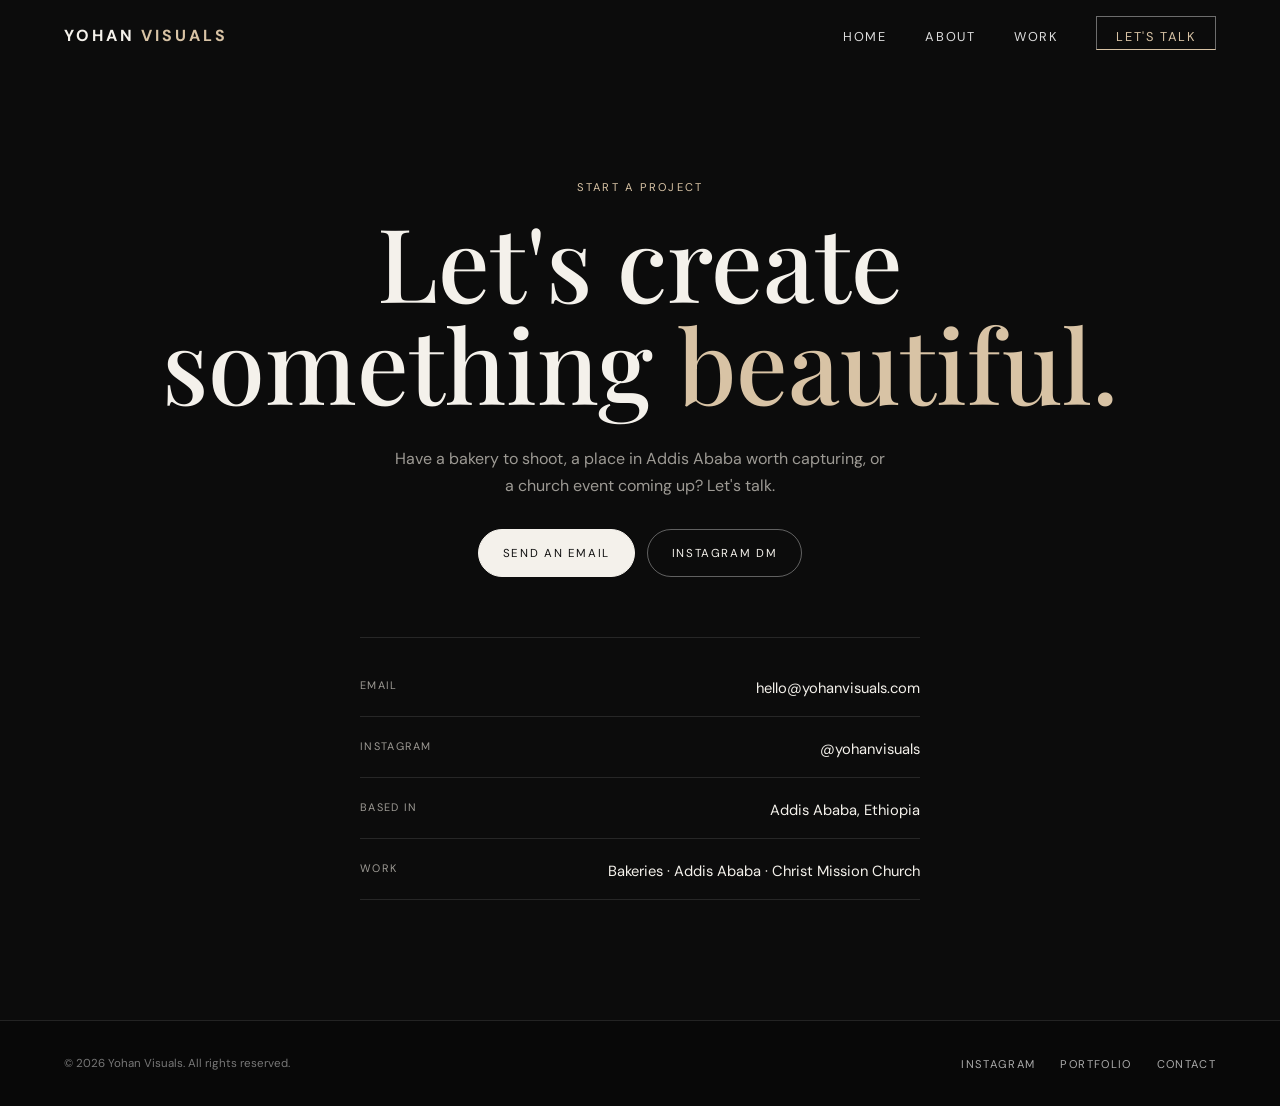
==== contact.html @ f8bca140 "Add files via upload" ====
<!DOCTYPE html>
<html lang="en">
<head>
  <meta charset="UTF-8" />
  <meta name="viewport" content="width=device-width, initial-scale=1.0" />
  <title>Contact — Yohan Visuals</title>
  <meta name="description" content="Get in touch with Yohan Visuals for bakery, Addis Ababa or church photography.">

  <link rel="preconnect" href="https://fonts.googleapis.com">
  <link rel="preconnect" href="https://fonts.gstatic.com" crossorigin>
  <link href="https://fonts.googleapis.com/css2?family=DM+Sans:wght@400;500;600;700&family=Playfair+Display:ital,wght@0,500;0,600;0,700;1,500;1,600&display=swap" rel="stylesheet">
  <link rel="stylesheet" href="style.css">
</head>
<body>

  <noscript><style>.loader { display: none !important; }</style></noscript>

  <div class="loader" id="loader" role="status" aria-live="polite">
    <div class="loader-inner">
      <div class="loader-name">YOHAN VISUALS</div>
      <div class="loader-line"><span></span></div>
    </div>
  </div>

  <header id="header">
    <nav class="nav">
      <a href="index.html" class="logo">Yohan <span>Visuals</span></a>

      <ul class="nav-links" id="navLinks">
        <li><a href="index.html">Home</a></li>
        <li><a href="about.html">About</a></li>
        <li><a href="work.html">Work</a></li>
        <li><a href="contact.html" class="nav-cta">Let's Talk</a></li>
      </ul>

      <button class="menu-btn" id="menuBtn" aria-label="Open menu" aria-expanded="false" aria-controls="navLinks" type="button">☰</button>
    </nav>
  </header>

  <main>

    <section class="contact" style="padding-top: 180px;">
      <div class="container">
        <div class="section-label reveal">Start a project</div>
        <h2 class="contact-title reveal">Let's create<br>something <em>beautiful.</em></h2>
        <p class="contact-subtitle reveal">
          Have a bakery to shoot, a place in Addis Ababa worth capturing,
          or a church event coming up? Let's talk.
        </p>

        <div class="contact-buttons reveal">
          <a href="mailto:hello@yohanvisuals.com" class="btn primary">Send an Email</a>
          <a href="https://www.instagram.com/yohanvisuals/" target="_blank" rel="noopener" class="btn">Instagram DM</a>
        </div>

        <div class="contact-details reveal">
          <div class="contact-detail">
            <span>Email</span>
            <span>hello@yohanvisuals.com</span>
          </div>
          <div class="contact-detail">
            <span>Instagram</span>
            <span>@yohanvisuals</span>
          </div>
          <div class="contact-detail">
            <span>Based in</span>
            <span>Addis Ababa, Ethiopia</span>
          </div>
          <div class="contact-detail">
            <span>Work</span>
            <span>Bakeries · Addis Ababa · Christ Mission Church</span>
          </div>
        </div>
      </div>
    </section>

  </main>

  <footer>
    <div class="footer-inner">
      <div class="footer-copy">© <span id="year"></span> Yohan Visuals. All rights reserved.</div>
      <div class="footer-socials">
        <a href="https://www.instagram.com/yohanvisuals/" target="_blank" rel="noopener">Instagram</a>
        <a href="work.html">Portfolio</a>
        <a href="contact.html">Contact</a>
      </div>
    </div>
  </footer>

  <script src="script.js"></script>
</body>
</html>
---- style.css ----
:root {
  --bg: #0e0a08;
  --bg-soft: #16110d;
  --text: #f4f1eb;
  --muted: #9d9a94;
  --line: rgba(255,255,255,.11);
  --accent: #d8c3a5;
  --accent-warm: #e08a4f;
  --accent-rose: #c9633f;
  --radius: 14px;
  --max: 1300px;
}

* { margin: 0; padding: 0; box-sizing: border-box; }
html { scroll-behavior: smooth; }

body {
  background: var(--bg);
  color: var(--text);
  font-family: "DM Sans", sans-serif;
  overflow-x: hidden;
}

body.menu-open { overflow: hidden; }

a { color: inherit; text-decoration: none; }

img { width: 100%; height: 100%; object-fit: cover; display: block; }

button { font: inherit; }

a:focus-visible, button:focus-visible {
  outline: 2px solid var(--accent);
  outline-offset: 3px;
}

/* LOADER */
.loader {
  position: fixed; inset: 0; z-index: 9999;
  background: #080808;
  display: flex; align-items: center; justify-content: center;
  transition: opacity .7s ease, visibility .7s ease;
}
.loader.hide { opacity: 0; visibility: hidden; pointer-events: none; }
.loader-inner { text-align: center; }
.loader-name {
  font-family: "Playfair Display", serif;
  font-size: clamp(2rem, 5vw, 4rem);
  letter-spacing: .08em;
}
.loader-line {
  width: 180px; height: 1px;
  background: rgba(255,255,255,.2);
  margin: 20px auto 0;
  overflow: hidden;
}
.loader-line span {
  display: block; height: 100%; width: 0;
  background: var(--text);
  animation: loading 2.6s ease forwards;
}
@keyframes loading { to { width: 100%; } }

/* NAV */
header {
  position: fixed; top: 0; left: 0; width: 100%; z-index: 1000;
  padding: 25px 5vw;
  transition: .35s ease;
}
header.scrolled {
  background: rgba(8,8,8,.86);
  backdrop-filter: blur(16px);
  box-shadow: 0 12px 30px -18px rgba(0,0,0,.6);
  padding-top: 17px; padding-bottom: 17px;
}
.nav {
  max-width: var(--max); margin: auto;
  display: flex; align-items: center; justify-content: space-between;
}
.logo {
  font-size: 1rem; font-weight: 700; letter-spacing: .18em;
  text-transform: uppercase;
  position: relative; z-index: 1002;
}
.logo span { color: var(--accent); }
.nav-links {
  display: flex; gap: 38px; align-items: center; list-style: none;
}
.nav-links a {
  font-size: .8rem; text-transform: uppercase; letter-spacing: .14em;
  color: #ddd; transition: color .25s ease;
  padding-bottom: 4px;
  border-bottom: 1px solid transparent;
}
.nav-links a:hover { color: var(--accent); }
.nav-links a.active {
  color: var(--accent);
  border-bottom-color: var(--accent);
}
.nav-cta {
  border: 1px solid rgba(255,255,255,.4);
  padding: 11px 19px;
  transition: .25s ease;
}
.nav-cta:hover { background: var(--text); color: #111 !important; }
.menu-btn {
  display: none; background: none; border: 0; color: white;
  font-size: 1.6rem; cursor: pointer; line-height: 1;
  position: relative; z-index: 1002;
}

/* PAGE HERO (used on non-home pages) */
.page-hero {
  min-height: 46vh;
  display: flex; align-items: flex-end;
  padding: 140px 5vw 70px;
  position: relative;
}
.page-hero .section-label { color: var(--accent); }
.page-hero h1 {
  font-family: "Playfair Display", serif;
  font-size: clamp(2.6rem, 7vw, 6rem);
  font-weight: 500;
  line-height: 1;
  letter-spacing: -.03em;
  max-width: 900px;
}
.page-hero p {
  color: var(--muted);
  max-width: 480px;
  margin-top: 22px;
  line-height: 1.7;
}

/* HOME HERO */
.hero {
  height: 100vh; min-height: 700px;
  position: relative; display: flex; align-items: flex-end;
  overflow: hidden;
}
.hero-bg { position: absolute; inset: 0; z-index: -2; overflow: hidden; }
.hero-bg img {
  filter: brightness(.5);
  transform: scale(1.04);
  animation: heroZoom 8s ease-out forwards;
  will-change: transform;
}
@keyframes heroZoom { to { transform: scale(1); } }
.hero-overlay {
  position: absolute; inset: 0; z-index: -1;
  background:
    linear-gradient(to top, rgba(0,0,0,.92), transparent 65%),
    linear-gradient(to right, rgba(0,0,0,.48), transparent 75%);
}
.hero-content { width: min(var(--max), 90%); margin: 0 auto; padding-bottom: 9vh; }
.eyebrow {
  display: flex; align-items: center; gap: 12px;
  color: #ccc; text-transform: uppercase; letter-spacing: .22em;
  font-size: .7rem; margin-bottom: 22px;
}
.eyebrow::before { content: ""; width: 35px; height: 1px; background: var(--accent); flex-shrink: 0; }
.hero h1 {
  font-family: "Playfair Display", serif;
  font-size: clamp(3rem, 10vw, 9rem);
  line-height: .95; font-weight: 500;
  max-width: 1000px; letter-spacing: -.045em;
}
.hero h1 em { color: var(--accent); font-style: normal; }
.hero-bottom {
  display: flex; justify-content: space-between; align-items: flex-end;
  margin-top: 45px; gap: 30px; flex-wrap: wrap;
}
.hero-description { max-width: 420px; color: #c1beb8; font-size: .95rem; line-height: 1.7; }
.hero-buttons { display: flex; gap: 12px; flex-shrink: 0; flex-wrap: wrap; }
.scroll-note {
  position: absolute; right: 5vw; bottom: 42px;
  writing-mode: vertical-rl; color: #aaa;
  text-transform: uppercase; letter-spacing: .2em; font-size: .65rem;
}

/* BUTTONS */
.btn {
  display: inline-flex; align-items: center; justify-content: center;
  min-height: 48px; padding: 0 24px;
  border: 1px solid rgba(255,255,255,.35);
  border-radius: 999px;
  font-size: .72rem; text-transform: uppercase; letter-spacing: .14em;
  transition: transform .3s ease, background .3s ease, border-color .3s ease;
  white-space: nowrap;
}
.btn.primary { background: var(--text); color: #111; border-color: var(--text); }
.btn:hover { transform: translateY(-3px); }
.btn.primary:hover { background: var(--accent); border-color: var(--accent); }

/* Warm gradient CTA — used for the "full portfolio" style prompts,
   pulling its palette from the bakery glaze and church stage light. */
.btn-cta {
  position: relative;
  overflow: hidden;
  border: none;
  border-radius: 999px;
  min-height: 54px;
  padding: 0 32px;
  color: #241206;
  font-weight: 600;
  letter-spacing: .1em;
  background: linear-gradient(115deg, #f2b76b 0%, var(--accent-warm) 45%, var(--accent-rose) 100%);
  box-shadow: 0 16px 34px -16px rgba(224,138,79,.65);
  transition: transform .35s ease, box-shadow .35s ease;
}
.btn-cta:hover {
  transform: translateY(-4px) scale(1.03);
  box-shadow: 0 20px 42px -14px rgba(201,99,63,.75);
}
.btn-cta::before {
  content: "";
  position: absolute; top: 0; left: -60%;
  width: 40%; height: 100%;
  background: linear-gradient(115deg, transparent, rgba(255,255,255,.55), transparent);
  transform: skewX(-20deg);
  transition: left .65s ease;
}
.btn-cta:hover::before { left: 130%; }
.btn-cta .arrow { display: inline-block; margin-left: 10px; transition: transform .3s ease; }
.btn-cta:hover .arrow { transform: translateX(6px); }
@media (prefers-reduced-motion: reduce) {
  .btn-cta::before { display: none; }
}

/* GLOBAL SECTIONS */
section { padding: 120px 5vw; }
.container { max-width: var(--max); margin: auto; }
.section-top {
  display: flex; justify-content: space-between; align-items: flex-end;
  gap: 30px; margin-bottom: 55px; flex-wrap: wrap;
}
.section-label {
  color: var(--accent); font-size: .7rem; text-transform: uppercase;
  letter-spacing: .2em; margin-bottom: 16px;
}
.section-title {
  font-family: "Playfair Display", serif;
  font-size: clamp(2.2rem, 5vw, 4.6rem);
  font-weight: 500; line-height: 1; letter-spacing: -.03em;
}
.section-copy { max-width: 400px; color: var(--muted); line-height: 1.75; font-size: .9rem; }

/* ABOUT */
.about { background: var(--bg-soft); }
.about-grid { display: grid; grid-template-columns: 1fr 1fr; gap: 8vw; align-items: center; }
.about-image { height: 600px; overflow: hidden; border-radius: var(--radius); }
.about-image img { transition: transform .8s ease; }
.about-image:hover img { transform: scale(1.04); }
.about-text .big-text {
  font-family: "Playfair Display", serif;
  font-size: clamp(1.8rem, 4vw, 3.4rem);
  line-height: 1.15; margin-bottom: 30px;
}
.about-text p { color: var(--muted); line-height: 1.85; margin-bottom: 20px; max-width: 550px; }
.signature { margin-top: 30px; font-family: "Playfair Display", serif; font-style: italic; font-size: 1.4rem; color: var(--accent); }

.facts { display: grid; grid-template-columns: repeat(3, 1fr); gap: 20px; margin-top: 50px; }
.fact { border-top: 1px solid var(--line); padding-top: 20px; }
.fact h3 { font-family: "Playfair Display", serif; font-size: 1.3rem; margin-bottom: 8px; }
.fact p { color: var(--muted); font-size: .85rem; line-height: 1.6; max-width: none; margin: 0; }

/* PORTFOLIO / WORK */
.portfolio { background: var(--bg-soft); }
.filters { display: flex; gap: 14px; margin-bottom: 45px; flex-wrap: wrap; }
.filter {
  position: relative;
  overflow: hidden;
  background: rgba(255,255,255,.04);
  color: var(--muted);
  border: 1px solid var(--line);
  border-radius: 999px;
  padding: 16px 30px;
  cursor: pointer;
  text-transform: uppercase; letter-spacing: .12em; font-size: .8rem;
  font-weight: 600;
  transition: transform .3s ease, color .3s ease, border-color .3s ease, box-shadow .3s ease;
}
.filter::before {
  content: "";
  position: absolute; inset: 0;
  background: linear-gradient(115deg, #f2b76b 0%, var(--accent-warm) 45%, var(--accent-rose) 100%);
  opacity: 0;
  transition: opacity .3s ease;
  z-index: -1;
}
.filter:hover {
  color: var(--text);
  border-color: transparent;
  transform: translateY(-3px);
  box-shadow: 0 12px 26px -14px rgba(224,138,79,.5);
}
.filter:hover::before { opacity: .35; }
.filter.active {
  color: #241206;
  border-color: transparent;
  box-shadow: 0 16px 34px -14px rgba(224,138,79,.65);
  transform: translateY(-2px);
}
.filter.active::before { opacity: 1; }
@media (prefers-reduced-motion: reduce) {
  .filter { transition: none; }
  .filter:hover, .filter.active { transform: none; }
}
.portfolio-grid { display: grid; grid-template-columns: repeat(12, 1fr); gap: 16px; }
.portfolio-item {
  position: relative; height: 480px; overflow: hidden; cursor: pointer;
  border-radius: var(--radius);
}
.portfolio-item:nth-child(1) { grid-column: span 7; }
.portfolio-item:nth-child(2) { grid-column: span 5; }
.portfolio-item:nth-child(3) { grid-column: span 5; }
.portfolio-item:nth-child(4) { grid-column: span 7; }
.portfolio-item:nth-child(5) { grid-column: span 6; }
.portfolio-item:nth-child(6) { grid-column: span 6; }
.portfolio-item img { transition: transform .7s cubic-bezier(.2,.7,.2,1); }
.portfolio-item:hover img { transform: scale(1.07); }

/* Text lives as a small, tucked-away card in the bottom-right corner
   instead of a gradient that washes over the whole photo. */
.portfolio-overlay {
  position: absolute; right: 14px; bottom: 14px; left: auto; top: auto;
  max-width: 72%;
  padding: 10px 16px;
  display: flex; flex-direction: column; align-items: flex-end;
  text-align: right;
  background: rgba(15,10,7,.6);
  backdrop-filter: blur(8px);
  border-radius: 10px;
  border: 1px solid rgba(255,255,255,.08);
  opacity: 0; transform: translateY(8px);
  transition: opacity .35s ease, transform .35s ease;
}
.portfolio-item:hover .portfolio-overlay,
.portfolio-item:focus-within .portfolio-overlay { opacity: 1; transform: translateY(0); }
.portfolio-category { color: var(--accent-warm); text-transform: uppercase; letter-spacing: .15em; font-size: .62rem; margin-bottom: 5px; }
.portfolio-name { font-family: "Playfair Display", serif; font-size: 1.35rem; line-height: 1.15; }
.portfolio-item.hide { display: none; }

/* STATEMENT */
.statement {
  min-height: 60vh; display: flex; align-items: center;
  background: linear-gradient(rgba(0,0,0,.5), rgba(0,0,0,.75)), center/cover;
  background-attachment: fixed;
}
.statement-content { max-width: 900px; }
.statement h2 {
  font-family: "Playfair Display", serif;
  font-size: clamp(2.2rem, 6vw, 5.6rem);
  font-weight: 500; line-height: 1.05;
}
.statement h2 em { color: var(--accent); font-style: normal; }

/* PROCESS */
.process-grid { display: grid; grid-template-columns: repeat(3, 1fr); gap: 20px; }
.process-card { border-top: 1px solid var(--line); padding-top: 25px; }
.process-number { color: var(--accent); font-size: .7rem; letter-spacing: .15em; }
.process-card h3 { font-family: "Playfair Display", serif; font-size: 1.8rem; margin: 30px 0 15px; font-weight: 500; }
.process-card p { color: var(--muted); line-height: 1.7; font-size: .88rem; }

/* CONTACT */
.contact { background: #0c0c0c; text-align: center; }
.contact-title {
  font-family: "Playfair Display", serif;
  font-size: clamp(2.4rem, 8vw, 6.5rem);
  line-height: 1; font-weight: 500;
}
.contact-title em { color: var(--accent); font-style: normal; }
.contact-subtitle { color: var(--muted); margin: 30px auto; max-width: 500px; line-height: 1.7; }
.contact-buttons { display: flex; justify-content: center; gap: 12px; flex-wrap: wrap; margin-bottom: 60px; }

.contact-details {
  max-width: 560px; margin: 0 auto;
  border-top: 1px solid var(--line);
  padding-top: 40px;
  display: grid; gap: 22px;
  text-align: left;
}
.contact-detail { display: flex; justify-content: space-between; gap: 20px; border-bottom: 1px solid var(--line); padding-bottom: 18px; }
.contact-detail span:first-child { color: var(--muted); text-transform: uppercase; letter-spacing: .12em; font-size: .68rem; }
.contact-detail span:last-child { font-size: .92rem; }

/* FOOTER */
footer { border-top: 1px solid var(--line); padding: 35px 5vw; background: #080808; }
.footer-inner {
  max-width: var(--max); margin: auto;
  display: flex; justify-content: space-between; align-items: center;
  gap: 30px; flex-wrap: wrap;
}
.footer-copy { color: #777; font-size: .72rem; }
.footer-socials { display: flex; gap: 25px; flex-wrap: wrap; }
.footer-socials a { color: #aaa; font-size: .7rem; text-transform: uppercase; letter-spacing: .12em; transition: .25s; }
.footer-socials a:hover { color: var(--accent); }

/* REVEAL */
.reveal { opacity: 0; transform: translateY(35px); transition: opacity .8s ease, transform .8s ease; }
.reveal.visible { opacity: 1; transform: translateY(0); }

@media (prefers-reduced-motion: reduce) {
  html { scroll-behavior: auto; }
  .reveal { opacity: 1; transform: none; transition: none; }
  .hero-bg img { animation: none; transform: scale(1); }
  .loader-line span { animation: none; width: 100%; }
  * { animation-duration: .001s !important; transition-duration: .001s !important; }
}

/* RESPONSIVE */
@media (max-width: 900px) {
  .nav-links {
    position: fixed; top: 0; right: -100%;
    width: min(330px, 80%); height: 100vh; height: 100dvh;
    background: #101010; flex-direction: column; justify-content: center;
    gap: 28px; transition: right .4s ease; border-left: 1px solid var(--line);
    z-index: 1001;
  }
  .nav-links.open { right: 0; }
  .nav-links a { font-size: .95rem; }
  .menu-btn { display: block; }
  .about-grid { grid-template-columns: 1fr; gap: 50px; }
  .about-image { height: 480px; }
  .facts { grid-template-columns: 1fr; }
  .portfolio-item, .portfolio-item:nth-child(n) { grid-column: span 6; height: 400px; }
  .process-grid { grid-template-columns: 1fr; gap: 45px; }
}

@media (max-width: 600px) {
  header { padding: 20px 5vw; }
  .hero { min-height: 600px; height: 100svh; }
  .hero-content { padding-bottom: 55px; }
  .hero h1 { font-size: clamp(2.8rem, 15vw, 5rem); }
  .hero-bottom { flex-direction: column; align-items: flex-start; margin-top: 30px; }
  .hero-description { font-size: .84rem; }
  .hero-buttons { width: 100%; }
  .hero-buttons .btn { flex: 1; }
  .scroll-note { display: none; }
  .page-hero { padding: 120px 5vw 50px; min-height: 34vh; }
  section { padding: 70px 5vw; }
  .section-top { display: block; margin-bottom: 40px; }
  .section-copy { margin-top: 25px; max-width: none; }
  .about-image { height: 320px; }
  .portfolio-grid { display: block; }
  .portfolio-item, .portfolio-item:nth-child(n) { height: 300px; margin-bottom: 10px; }
  .portfolio-overlay { opacity: 1; transform: none; padding: 8px 14px; max-width: 82%; }
  .portfolio-name { font-size: 1.1rem; }
  .statement { min-height: 50vh; background-attachment: scroll; }
  .contact-detail { flex-direction: column; gap: 6px; }
  .footer-inner { flex-direction: column; text-align: center; }
}

@media (max-width: 380px) {
  .contact-buttons .btn, .hero-buttons .btn { width: 100%; }
  .contact-buttons { flex-direction: column; }
}
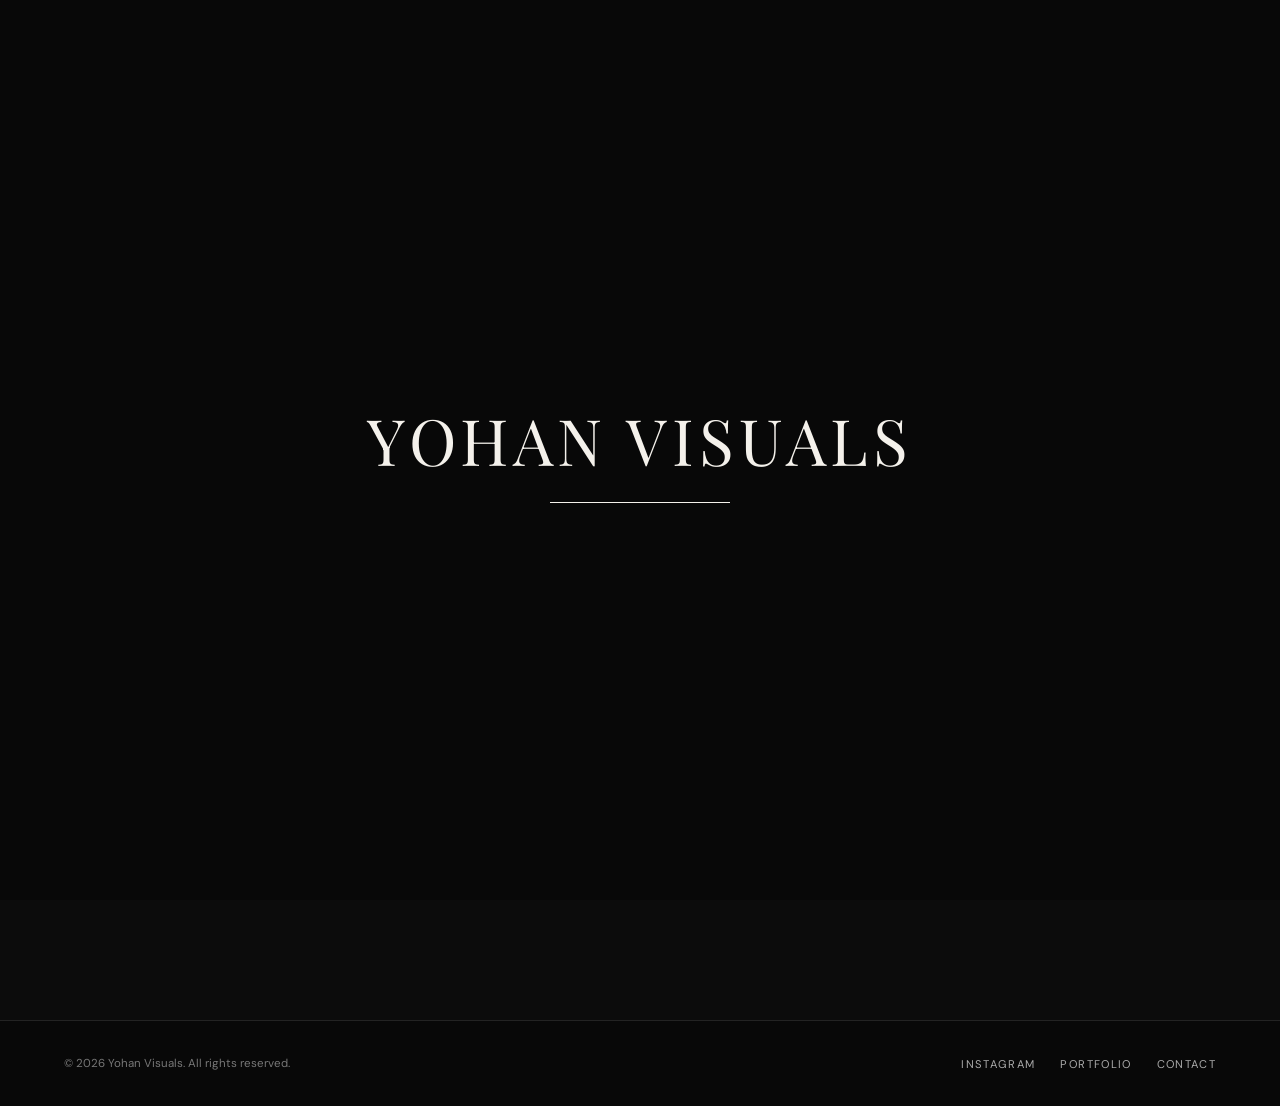
==== commit a071b0c6: "Add files via upload" ====
--- a/contact.html
+++ b/contact.html
@@ -49,14 +49,14 @@
         </p>
 
         <div class="contact-buttons reveal">
-          <a href="mailto:hello@yohanvisuals.com" class="btn primary">Send an Email</a>
+          <a href="mailto:yohanakedir@gmail.com" class="btn primary">Send an Email</a>
           <a href="https://www.instagram.com/yohanvisuals/" target="_blank" rel="noopener" class="btn">Instagram DM</a>
         </div>
 
         <div class="contact-details reveal">
           <div class="contact-detail">
             <span>Email</span>
-            <span>hello@yohanvisuals.com</span>
+            <span>yohanakedir@gmail.com</span>
           </div>
           <div class="contact-detail">
             <span>Instagram</span>
--- a/style.css
+++ b/style.css
@@ -306,19 +306,23 @@
   .filter { transition: none; }
   .filter:hover, .filter.active { transform: none; }
 }
-.portfolio-grid { display: grid; grid-template-columns: repeat(12, 1fr); gap: 16px; }
+.portfolio-grid { display: grid; grid-template-columns: repeat(auto-fill, minmax(320px, 1fr)); gap: 16px; }
 .portfolio-item {
-  position: relative; height: 480px; overflow: hidden; cursor: pointer;
+  position: relative; height: 420px; overflow: hidden; cursor: pointer;
   border-radius: var(--radius);
-}
-.portfolio-item:nth-child(1) { grid-column: span 7; }
-.portfolio-item:nth-child(2) { grid-column: span 5; }
-.portfolio-item:nth-child(3) { grid-column: span 5; }
-.portfolio-item:nth-child(4) { grid-column: span 7; }
-.portfolio-item:nth-child(5) { grid-column: span 6; }
-.portfolio-item:nth-child(6) { grid-column: span 6; }
-.portfolio-item img { transition: transform .7s cubic-bezier(.2,.7,.2,1); }
-.portfolio-item:hover img { transform: scale(1.07); }
+  background: #050403; /* fills the letterbox space around uncropped images */
+}
+/* Images are shown in full (no cropping) — object-fit: contain keeps the
+   whole photo visible regardless of its original aspect ratio, and scale
+   on hover/leave gives the same zoom-in / zoom-out feel as the rest of
+   the site. */
+.portfolio-item img {
+  object-fit: contain;
+  transform: scale(1);
+  transition: transform .7s cubic-bezier(.2,.7,.2,1);
+}
+.portfolio-item:hover img,
+.portfolio-item:focus-within img { transform: scale(1.07); }
 
 /* Text lives as a small, tucked-away card in the bottom-right corner
    instead of a gradient that washes over the whole photo. */
@@ -332,11 +336,11 @@
   backdrop-filter: blur(8px);
   border-radius: 10px;
   border: 1px solid rgba(255,255,255,.08);
-  opacity: 0; transform: translateY(8px);
+  opacity: 0; transform: translateY(8px) scale(.94);
   transition: opacity .35s ease, transform .35s ease;
 }
 .portfolio-item:hover .portfolio-overlay,
-.portfolio-item:focus-within .portfolio-overlay { opacity: 1; transform: translateY(0); }
+.portfolio-item:focus-within .portfolio-overlay { opacity: 1; transform: translateY(0) scale(1); }
 .portfolio-category { color: var(--accent-warm); text-transform: uppercase; letter-spacing: .15em; font-size: .62rem; margin-bottom: 5px; }
 .portfolio-name { font-family: "Playfair Display", serif; font-size: 1.35rem; line-height: 1.15; }
 .portfolio-item.hide { display: none; }
@@ -423,7 +427,8 @@
   .about-grid { grid-template-columns: 1fr; gap: 50px; }
   .about-image { height: 480px; }
   .facts { grid-template-columns: 1fr; }
-  .portfolio-item, .portfolio-item:nth-child(n) { grid-column: span 6; height: 400px; }
+  .portfolio-grid { grid-template-columns: repeat(2, 1fr); }
+  .portfolio-item { height: 360px; }
   .process-grid { grid-template-columns: 1fr; gap: 45px; }
 }
 
@@ -443,7 +448,7 @@
   .section-copy { margin-top: 25px; max-width: none; }
   .about-image { height: 320px; }
   .portfolio-grid { display: block; }
-  .portfolio-item, .portfolio-item:nth-child(n) { height: 300px; margin-bottom: 10px; }
+  .portfolio-item { height: 280px; margin-bottom: 10px; }
   .portfolio-overlay { opacity: 1; transform: none; padding: 8px 14px; max-width: 82%; }
   .portfolio-name { font-size: 1.1rem; }
   .statement { min-height: 50vh; background-attachment: scroll; }
